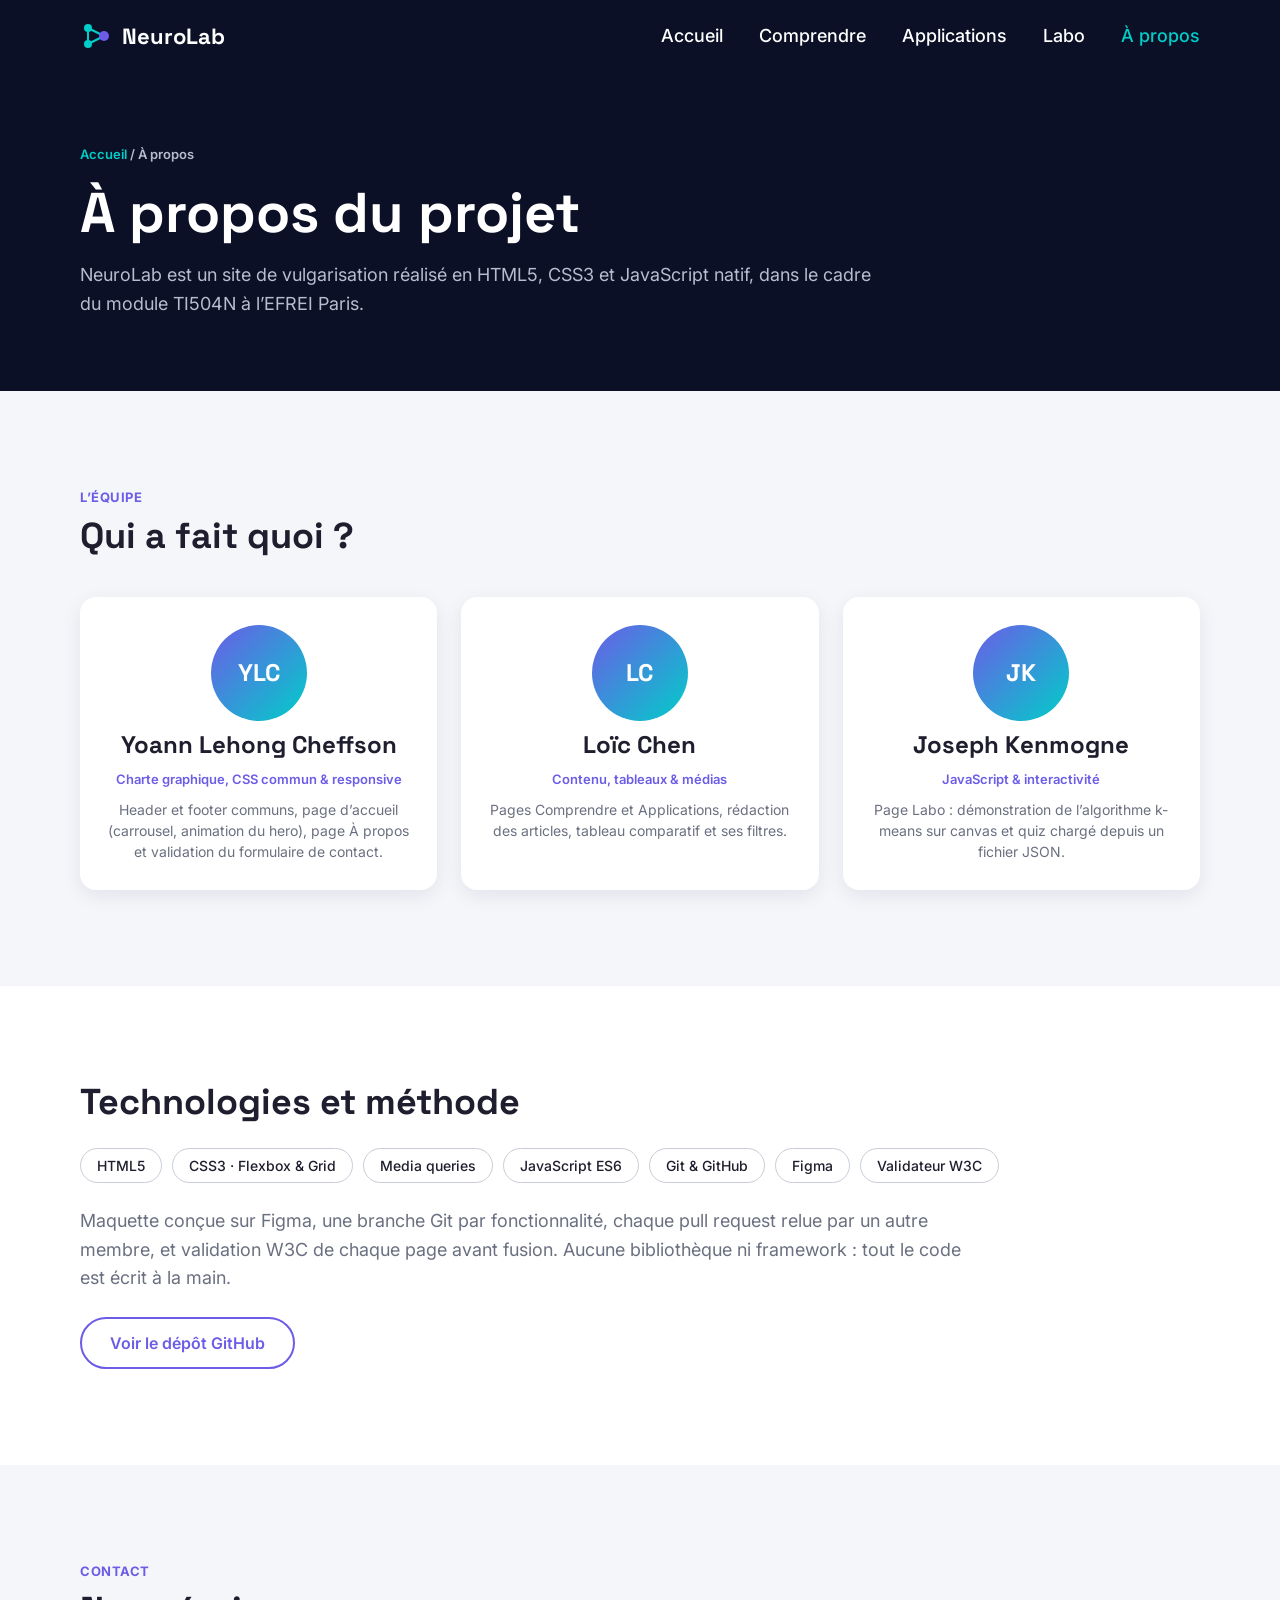
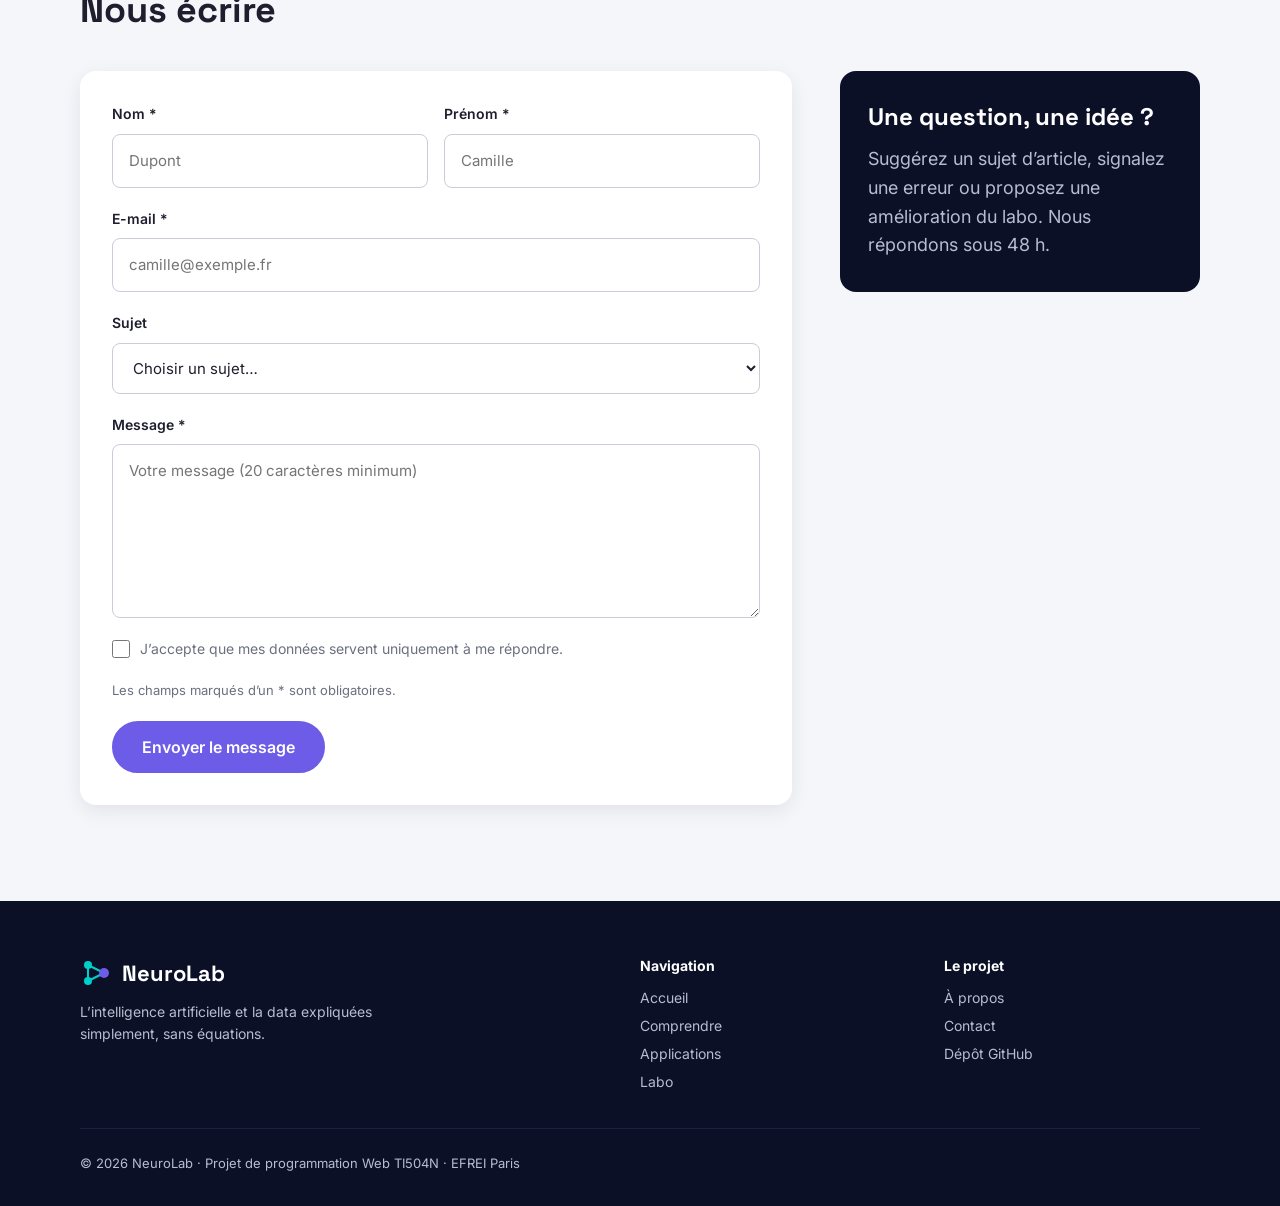
==== pages/a-propos.html @ 04180f24 "Ajoute la page À propos avec le formulaire de contact" ====
<!DOCTYPE html>
<html lang="fr">
<head>
  <meta charset="UTF-8">
  <meta name="viewport" content="width=device-width, initial-scale=1">
  <meta name="description" content="L'équipe NeuroLab, les technologies utilisées et le formulaire de contact.">
  <title>À propos — NeuroLab</title>

  <link rel="preconnect" href="https://fonts.googleapis.com">
  <link rel="preconnect" href="https://fonts.gstatic.com" crossorigin>
  <link rel="stylesheet" href="https://fonts.googleapis.com/css2?family=Inter:wght@400;500;600;700&amp;family=Space+Grotesk:wght@700&amp;display=swap">

  <link rel="stylesheet" href="../css/style.css">
  <link rel="stylesheet" href="../css/a-propos.css">
  <script src="../js/main.js" defer></script>
</head>
<body>

  <header class="site-header">
    <div class="container site-header__inner">
      <a class="logo" href="../index.html">
        <svg width="32" height="32" viewBox="0 0 32 32" aria-hidden="true">
          <path d="M8 8L24 16M8 24L24 16M8 8V24" stroke="#00CEC9" stroke-width="2"/>
          <circle cx="8" cy="8" r="4" fill="#00CEC9"/>
          <circle cx="8" cy="24" r="4" fill="#00CEC9"/>
          <circle cx="24" cy="16" r="5" fill="#6C5CE7"/>
        </svg>
        NeuroLab
      </a>

      <nav class="nav" aria-label="Navigation principale">
        <button class="nav__toggle" type="button" aria-expanded="false" aria-controls="menu" aria-label="Ouvrir le menu">
          <span class="nav__toggle-bar"></span>
          <span class="nav__toggle-bar"></span>
          <span class="nav__toggle-bar"></span>
        </button>
        <ul class="nav__list" id="menu">
          <li><a class="nav__link" href="../index.html">Accueil</a></li>
          <li><a class="nav__link" href="comprendre.html">Comprendre</a></li>
          <li><a class="nav__link" href="applications.html">Applications</a></li>
          <li><a class="nav__link" href="labo.html">Labo</a></li>
          <li><a class="nav__link nav__link--active" href="a-propos.html" aria-current="page">À propos</a></li>
        </ul>
      </nav>
    </div>
  </header>

  <main>

    <!-- ================= BANDEAU TITRE ================= -->
    <section class="page-banner">
      <div class="container">
        <nav aria-label="Fil d'Ariane">
          <ol class="breadcrumb">
            <li><a href="../index.html">Accueil</a></li>
            <li aria-current="page">À propos</li>
          </ol>
        </nav>
        <h1>À propos du projet</h1>
        <p class="page-banner__lead">NeuroLab est un site de vulgarisation réalisé en HTML5, CSS3 et JavaScript natif, dans le cadre du module TI504N à l’EFREI Paris.</p>
      </div>
    </section>

    <!-- ================= ÉQUIPE ================= -->
    <section class="section" aria-labelledby="titre-equipe">
      <div class="container">
        <p class="eyebrow">L’équipe</p>
        <h2 class="section__title" id="titre-equipe">Qui a fait quoi ?</h2>

        <!-- À relire à la fin du projet : chaque carte doit décrire
             ce que le membre a réellement fait. -->
        <ul class="team">
          <li class="member">
            <span class="member__avatar" aria-hidden="true">YLC</span>
            <h3 class="member__name">Yoann Lehong Cheffson</h3>
            <p class="member__role">Charte graphique, CSS commun &amp; responsive</p>
            <p class="member__work">Header et footer communs, page d’accueil (carrousel, animation du hero), page À propos et validation du formulaire de contact.</p>
          </li>
          <li class="member">
            <span class="member__avatar" aria-hidden="true">LC</span>
            <h3 class="member__name">Loïc Chen</h3>
            <p class="member__role">Contenu, tableaux &amp; médias</p>
            <p class="member__work">Pages Comprendre et Applications, rédaction des articles, tableau comparatif et ses filtres.</p>
          </li>
          <li class="member">
            <span class="member__avatar" aria-hidden="true">JK</span>
            <h3 class="member__name">Joseph Kenmogne</h3>
            <p class="member__role">JavaScript &amp; interactivité</p>
            <p class="member__work">Page Labo : démonstration de l’algorithme k-means sur canvas et quiz chargé depuis un fichier JSON.</p>
          </li>
        </ul>
      </div>
    </section>

    <!-- ================= TECHNOLOGIES ================= -->
    <section class="section section--white" aria-labelledby="titre-techno">
      <div class="container about-tech">
        <h2 id="titre-techno">Technologies et méthode</h2>
        <ul class="chips" aria-label="Technologies utilisées">
          <li class="chip">HTML5</li>
          <li class="chip">CSS3 · Flexbox &amp; Grid</li>
          <li class="chip">Media queries</li>
          <li class="chip">JavaScript ES6</li>
          <li class="chip">Git &amp; GitHub</li>
          <li class="chip">Figma</li>
          <li class="chip">Validateur W3C</li>
        </ul>
        <p>Maquette conçue sur Figma, une branche Git par fonctionnalité, chaque pull request relue par un autre membre, et validation W3C de chaque page avant fusion. Aucune bibliothèque ni framework : tout le code est écrit à la main.</p>
        <a class="btn btn--outline" href="https://github.com/Yoannlcf/neurolab">Voir le dépôt GitHub</a>
      </div>
    </section>

    <!-- ================= CONTACT ================= -->
    <section class="section" id="contact" aria-labelledby="titre-contact">
      <div class="container">
        <p class="eyebrow">Contact</p>
        <h2 class="section__title" id="titre-contact">Nous écrire</h2>

        <div class="contact">
          <!-- Pas de serveur : l'envoi sera simulé en JavaScript (étape 3).
               Les attributs required, type="email" et minlength donnent
               déjà une première validation par le navigateur. -->
          <form class="form" id="contact-form">
            <div class="form__row">
              <div class="form__field">
                <label for="nom">Nom <span aria-hidden="true">*</span></label>
                <input type="text" id="nom" name="nom" autocomplete="family-name" placeholder="Dupont" required>
              </div>
              <div class="form__field">
                <label for="prenom">Prénom <span aria-hidden="true">*</span></label>
                <input type="text" id="prenom" name="prenom" autocomplete="given-name" placeholder="Camille" required>
              </div>
            </div>

            <div class="form__field">
              <label for="email">E-mail <span aria-hidden="true">*</span></label>
              <input type="email" id="email" name="email" autocomplete="email" placeholder="camille@exemple.fr" required>
            </div>

            <div class="form__field">
              <label for="sujet">Sujet</label>
              <select id="sujet" name="sujet">
                <option value="">Choisir un sujet…</option>
                <option value="article">Proposer un sujet d’article</option>
                <option value="erreur">Signaler une erreur</option>
                <option value="labo">Une idée pour le labo</option>
                <option value="autre">Autre</option>
              </select>
            </div>

            <div class="form__field">
              <label for="message">Message <span aria-hidden="true">*</span></label>
              <textarea id="message" name="message" rows="6" minlength="20" placeholder="Votre message (20 caractères minimum)" required></textarea>
            </div>

            <div class="form__check">
              <input type="checkbox" id="consentement" name="consentement" required>
              <label for="consentement">J’accepte que mes données servent uniquement à me répondre.</label>
            </div>

            <p class="form__note">Les champs marqués d’un * sont obligatoires.</p>
            <button class="btn" type="submit">Envoyer le message</button>
          </form>

          <aside class="contact__info">
            <h3>Une question, une idée ?</h3>
            <p>Suggérez un sujet d’article, signalez une erreur ou proposez une amélioration du labo. Nous répondons sous 48 h.</p>
          </aside>
        </div>
      </div>
    </section>

  </main>

  <footer class="site-footer">
    <div class="container">
      <div class="site-footer__cols">
        <div>
          <a class="logo" href="../index.html">
            <svg width="32" height="32" viewBox="0 0 32 32" aria-hidden="true">
              <path d="M8 8L24 16M8 24L24 16M8 8V24" stroke="#00CEC9" stroke-width="2"/>
              <circle cx="8" cy="8" r="4" fill="#00CEC9"/>
              <circle cx="8" cy="24" r="4" fill="#00CEC9"/>
              <circle cx="24" cy="16" r="5" fill="#6C5CE7"/>
            </svg>
            NeuroLab
          </a>
          <p class="site-footer__about">L’intelligence artificielle et la data expliquées simplement, sans équations.</p>
        </div>

        <nav aria-label="Navigation du pied de page">
          <p class="site-footer__title">Navigation</p>
          <ul class="site-footer__list">
            <li><a href="../index.html">Accueil</a></li>
            <li><a href="comprendre.html">Comprendre</a></li>
            <li><a href="applications.html">Applications</a></li>
            <li><a href="labo.html">Labo</a></li>
          </ul>
        </nav>

        <div>
          <p class="site-footer__title">Le projet</p>
          <ul class="site-footer__list">
            <li><a href="a-propos.html">À propos</a></li>
            <li><a href="a-propos.html#contact">Contact</a></li>
            <li><a href="https://github.com/Yoannlcf/neurolab">Dépôt GitHub</a></li>
          </ul>
        </div>
      </div>

      <p class="site-footer__copy">© 2026 NeuroLab · Projet de programmation Web TI504N · EFREI Paris</p>
    </div>
  </footer>

</body>
</html>
---- css/style.css ----
/* =========================================================
   NeuroLab — feuille de style commune à toutes les pages
   Ordre : 1. variables  2. base  3. composants communs
           4. header  5. footer  6. sections de l'accueil
           7. pages internes  8. responsive
   ========================================================= */


/* ---------- 1. VARIABLES (charte graphique de la maquette) ---------- */
/* Une couleur ou une taille n'est écrite qu'une fois : pour changer
   la charte, on modifie seulement ces lignes. */
:root {
  --color-dark: #0B1026;        /* bleu nuit : header, hero, footer */
  --color-dark-2: #1B2140;      /* bleu nuit clair : fonds de médias */
  --color-primary: #6C5CE7;     /* violet : boutons et liens (= action) */
  --color-primary-light: #EEEBFF;
  --color-accent: #00CEC9;      /* cyan : repères (lien actif, fil d'Ariane) */
  --color-bg: #F5F6FA;          /* fond clair des zones de lecture */
  --color-white: #FFFFFF;
  --color-text: #1E1E2E;
  --color-muted: #6B7080;       /* texte secondaire */
  --color-soft: #B8BCD0;        /* texte secondaire sur fond sombre */
  --color-line: #C9CDD8;
  --color-placeholder: #DADDE6;

  --font-title: "Space Grotesk", Arial, sans-serif;
  --font-text: "Inter", Arial, sans-serif;

  --radius: 16px;
  --shadow: 0 6px 20px rgba(10, 15, 38, 0.08);
  --container: 1280px;          /* 1440 px de maquette - 2 x 80 px de marge */
  --gutter: 80px;               /* marge horizontale des sections */
}


/* ---------- 2. BASE ---------- */
/* box-sizing: border-box : la largeur d'un élément inclut son padding
   et sa bordure, ce qui rend les calculs de mise en page prévisibles. */
*,
*::before,
*::after {
  box-sizing: border-box;
}

body {
  margin: 0;
  font-family: var(--font-text);
  font-size: 1.125rem;          /* 18 px */
  line-height: 1.6;
  color: var(--color-text);
  background-color: var(--color-bg);
}

h1,
h2,
h3 {
  margin: 0;
  font-family: var(--font-title);
  line-height: 1.15;
}

h1 { font-size: 3.5rem; }       /* 56 px */
h2 { font-size: 2.25rem; }      /* 36 px */
h3 { font-size: 1.5rem; }       /* 24 px */

p {
  margin: 0;
}

img,
canvas {
  display: block;
  max-width: 100%;              /* une image ne dépasse jamais son conteneur */
}

a {
  color: var(--color-primary);
}

/* Contour visible au clavier (accessibilité) */
:focus-visible {
  outline: 3px solid var(--color-accent);
  outline-offset: 3px;
}


/* ---------- 3. COMPOSANTS COMMUNS ---------- */
/* Centre le contenu et limite sa largeur sur les grands écrans */
.container {
  width: 100%;
  max-width: calc(var(--container) + 2 * var(--gutter));
  margin: 0 auto;
  padding: 0 var(--gutter);
}

.section {
  padding: 96px 0;
}

.section--white {
  background-color: var(--color-white);
}

.section__title {
  margin-bottom: 40px;
}

/* Petit sur-titre en majuscules au-dessus d'un titre */
.eyebrow {
  margin-bottom: 8px;
  font-size: 0.8125rem;
  font-weight: 700;
  letter-spacing: 0.04em;
  text-transform: uppercase;
  color: var(--color-primary);
}

/* Boutons : <a> ou <button> avec la classe .btn */
.btn {
  display: inline-block;
  padding: 14px 28px;
  border: 2px solid var(--color-primary);
  border-radius: 999px;         /* forme « pilule » */
  font: 600 1rem var(--font-text);
  text-align: center;
  text-decoration: none;
  color: var(--color-white);
  background-color: var(--color-primary);
  cursor: pointer;
  transition: transform 0.2s, background-color 0.2s;
}

.btn:hover {
  transform: translateY(-2px);
}

.btn--ghost {                   /* bouton secondaire : contour seulement */
  background-color: transparent;
  border-color: var(--color-white);
}

.btn--ghost:hover {
  background-color: rgba(255, 255, 255, 0.1);
}

.btn--light {                   /* bouton blanc sur fond violet */
  color: var(--color-primary);
  background-color: var(--color-white);
  border-color: var(--color-white);
}

.btn--outline {                 /* bouton secondaire sur fond clair */
  color: var(--color-primary);
  background-color: transparent;
}

.btn--outline:hover {
  background-color: var(--color-primary-light);
}

/* Étiquettes arrondies (technologies, filtres) */
.chips {
  display: flex;
  flex-wrap: wrap;              /* les chips passent à la ligne si besoin */
  gap: 10px;
  margin: 0;
  padding: 0;
  list-style: none;
}

.chip {
  padding: 8px 16px;
  border: 1px solid var(--color-line);
  border-radius: 999px;
  font: 500 0.875rem var(--font-text);
  color: var(--color-text);
  background-color: var(--color-white);
}

button.chip {                   /* chip cliquable (filtres) */
  cursor: pointer;
}

button.chip:hover {
  border-color: var(--color-primary);
}

.chip--active {
  border-color: var(--color-primary);
  color: var(--color-white);
  background-color: var(--color-primary);
}

/* Carte (carrousel, liens vers les articles, etc.) */
.card {
  overflow: hidden;
  border-radius: var(--radius);
  background-color: var(--color-white);
  box-shadow: var(--shadow);
}

.card__media {
  height: 180px;
  background-color: var(--color-placeholder);
}

.card__body {
  display: flex;
  flex-direction: column;
  gap: 10px;
  padding: 20px;
}

.card__text {
  font-size: 0.9375rem;
  color: var(--color-muted);
}

.card__link {
  font-size: 0.9375rem;
  font-weight: 600;
  text-decoration: none;
}

.card__link:hover {
  text-decoration: underline;
}


/* ---------- 4. HEADER ---------- */
.site-header {
  position: sticky;             /* reste visible en haut pendant le défilement */
  top: 0;
  z-index: 10;
  background-color: var(--color-dark);
}

.site-header__inner {
  display: flex;
  align-items: center;
  justify-content: space-between;
  min-height: 72px;
}

.logo {
  display: flex;
  align-items: center;
  gap: 10px;
  font: 700 1.375rem var(--font-title);
  color: var(--color-white);
  text-decoration: none;
}

.nav__list {
  display: flex;
  gap: 36px;
  margin: 0;
  padding: 0;
  list-style: none;
}

.nav__link {
  font-weight: 500;
  color: var(--color-white);
  text-decoration: none;
}

.nav__link:hover,
.nav__link--active {            /* page en cours : en cyan */
  color: var(--color-accent);
}

/* Le bouton burger n'apparaît que sur mobile (voir partie 8) */
.nav__toggle {
  display: none;
  padding: 6px;
  border: none;
  background: none;
  cursor: pointer;
}

.nav__toggle-bar {
  display: block;
  width: 24px;
  height: 2px;
  margin: 5px 0;
  border-radius: 2px;
  background-color: var(--color-white);
  transition: transform 0.25s, opacity 0.25s;
}


/* ---------- 5. FOOTER ---------- */
.site-footer {
  padding: 56px 0 32px;
  color: var(--color-soft);
  background-color: var(--color-dark);
}

.site-footer__cols {
  display: grid;
  grid-template-columns: 2fr 1fr 1fr;
  gap: 48px;
  padding-bottom: 32px;
  border-bottom: 1px solid var(--color-dark-2);
}

.site-footer__about {
  margin-top: 12px;
  max-width: 340px;
  font-size: 0.875rem;
}

.site-footer__title {
  margin: 0 0 10px;
  font: 700 0.875rem var(--font-text);
  color: var(--color-white);
}

.site-footer__list {
  margin: 0;
  padding: 0;
  list-style: none;
  font-size: 0.875rem;
  line-height: 2;
}

.site-footer__list a {
  color: var(--color-soft);
  text-decoration: none;
}

.site-footer__list a:hover {
  color: var(--color-accent);
}

.site-footer__copy {
  margin-top: 24px;
  font-size: 0.8125rem;
}


/* ---------- 6. ACCUEIL ---------- */
/* Hero : texte à gauche, animation à droite */
.hero {
  padding: 112px 0;
  color: var(--color-white);
  background-color: var(--color-dark);
}

.hero__inner {
  display: grid;
  grid-template-columns: 1fr 1fr;
  align-items: center;
  gap: 64px;
}

.hero__text {
  display: flex;
  flex-direction: column;
  align-items: flex-start;
  gap: 24px;
}

.hero .eyebrow {
  margin: 0;
  color: var(--color-accent);
}

.hero__lead {
  color: var(--color-soft);
}

.hero__actions {
  display: flex;
  flex-wrap: wrap;
  gap: 12px;
}

/* Zone du futur canvas animé (étape 3) : un dégradé sert de fond
   tant que le JavaScript n'a pas dessiné le réseau de neurones. */
.hero__visual {
  width: 100%;
  height: 420px;
  border-radius: var(--radius);
  background: radial-gradient(circle at 70% 30%, rgba(108, 92, 231, 0.35), transparent 60%),
              radial-gradient(circle at 25% 75%, rgba(0, 206, 201, 0.25), transparent 55%),
              var(--color-dark-2);
}

/* Carrousel des thèmes */
.carousel__head {
  display: flex;
  align-items: flex-end;
  justify-content: space-between;
  gap: 16px;
  margin-bottom: 40px;
}

.carousel__arrows {
  display: flex;
  gap: 12px;
}

.carousel__arrow {
  display: grid;
  place-items: center;
  width: 44px;
  height: 44px;
  border: 1px solid var(--color-line);
  border-radius: 50%;
  font-size: 1.25rem;
  color: var(--color-text);
  background-color: var(--color-white);
  cursor: pointer;
}

.carousel__arrow:hover {
  border-color: var(--color-primary);
  color: var(--color-primary);
}

.carousel__track {
  display: grid;
  grid-template-columns: repeat(3, 1fr);
  gap: 24px;
  margin: 0;
  padding: 0;
  list-style: none;
}

.carousel__dots {
  display: flex;
  justify-content: center;
  gap: 8px;
  margin-top: 32px;
}

.carousel__dot {
  width: 10px;
  height: 10px;
  padding: 0;
  border: none;
  border-radius: 50%;
  background-color: var(--color-placeholder);
  cursor: pointer;
}

.carousel__dot--active {
  width: 12px;
  height: 12px;
  background-color: var(--color-primary);
}

/* Couleurs des visuels provisoires des cartes (en attendant les images) */
.card__media--1 { background: linear-gradient(135deg, var(--color-primary), var(--color-accent)); }
.card__media--2 { background: linear-gradient(135deg, var(--color-dark-2), var(--color-primary)); }
.card__media--3 { background: linear-gradient(135deg, var(--color-accent), var(--color-dark-2)); }

/* Chiffres clés */
.stats {
  display: grid;
  grid-template-columns: repeat(4, 1fr);
  gap: 24px;
  margin: 0;
  padding: 0;
  list-style: none;
}

.stat {
  display: flex;
  flex-direction: column;
  gap: 8px;
  padding: 32px 24px;
  border-radius: var(--radius);
  text-align: center;
  background-color: var(--color-bg);
}

.stat__value {
  font: 700 3rem/1.1 var(--font-title);
  color: var(--color-primary);
}

.stat__label {
  font-size: 0.9375rem;
  line-height: 1.4;
  color: var(--color-muted);
}

.stat__source {
  font-size: 0.75rem;
  color: var(--color-muted);
}

/* Appel à l'action final */
.cta {
  padding: 72px 0;
  text-align: center;
  color: var(--color-white);
  background-color: var(--color-primary);
}

.cta__inner {
  display: flex;
  flex-direction: column;
  align-items: center;
  gap: 20px;
}

.cta__text {
  color: var(--color-primary-light);
}


/* ---------- 7. PAGES INTERNES ---------- */
/* Bandeau sombre en haut de chaque page de contenu */
.page-banner {
  padding: 72px 0;
  color: var(--color-white);
  background-color: var(--color-dark);
}

.breadcrumb {
  margin: 0 0 16px;
  padding: 0;
  list-style: none;
  font-size: 0.8125rem;
  font-weight: 600;
}

.breadcrumb li {
  display: inline;
}

.breadcrumb li + li::before {   /* séparateur « / » entre les liens */
  content: " / ";
  color: var(--color-soft);
}

.breadcrumb a {
  color: var(--color-accent);
  text-decoration: none;
}

.breadcrumb [aria-current] {
  color: var(--color-soft);
}

.page-banner__lead {
  margin-top: 16px;
  max-width: 800px;
  color: var(--color-soft);
}


/* ---------- 8. RESPONSIVE ---------- */
/* Tablette (768 px et moins) */
@media (max-width: 768px) {
  :root {
    --gutter: 20px;
  }

  body {
    font-size: 0.9375rem;       /* 15 px */
  }

  h1 { font-size: 2.125rem; }   /* 34 px */
  h2 { font-size: 1.625rem; }   /* 26 px */
  h3 { font-size: 1.25rem; }    /* 20 px */

  .section,
  .hero {
    padding: 48px 0;
  }

  .page-banner {
    padding: 40px 0;
  }

  /* Menu burger : le bouton apparaît, la liste est cachée
     jusqu'à ce que main.js ajoute la classe .nav--open */
  .nav__toggle {
    display: block;
  }

  .nav__list {
    display: none;
    position: absolute;
    top: 100%;
    left: 0;
    right: 0;
    flex-direction: column;
    gap: 0;
    padding: 8px var(--gutter) 16px;
    border-top: 1px solid var(--color-dark-2);
    background-color: var(--color-dark);
    box-shadow: 0 12px 24px rgba(0, 0, 0, 0.35);  /* détache le menu du contenu */
  }

  .nav--open .nav__list {
    display: flex;
  }

  .nav__link {
    display: block;
    padding: 12px 0;
  }

  /* Le burger se transforme en croix quand le menu est ouvert */
  .nav--open .nav__toggle-bar:nth-child(1) { transform: translateY(7px) rotate(45deg); }
  .nav--open .nav__toggle-bar:nth-child(2) { opacity: 0; }
  .nav--open .nav__toggle-bar:nth-child(3) { transform: translateY(-7px) rotate(-45deg); }

  /* Les colonnes s'empilent */
  .hero__inner,
  .carousel__track {
    grid-template-columns: 1fr;
    gap: 32px;
  }

  .hero__visual {
    height: 220px;
  }

  .carousel__track {
    gap: 24px;
  }

  .stats {
    grid-template-columns: 1fr 1fr;
    gap: 12px;
  }

  .stat {
    padding: 20px 12px;
  }

  .stat__value {
    font-size: 1.75rem;
  }

  .cta {
    padding: 40px 0;
  }

  .site-footer__cols {
    grid-template-columns: 1fr;
    gap: 24px;
    text-align: center;
  }

  .site-footer .logo {
    justify-content: center;
  }

  .site-footer__about {
    margin: 12px auto 0;
  }

  .site-footer__copy {
    text-align: center;
  }
}

/* Mobile (480 px et moins) */
@media (max-width: 480px) {
  .hero__actions,
  .hero__actions .btn {
    width: 100%;                /* boutons pleine largeur, plus faciles à toucher */
  }

  .carousel__arrows {
    display: none;              /* sur mobile, on fera défiler au doigt (étape 3) */
  }
}
---- css/a-propos.css ----
/* =========================================================
   NeuroLab — page À propos (équipe, technologies, contact)
   À charger APRÈS style.css : il réutilise ses variables.
   ========================================================= */


/* ---------- Cartes de l'équipe ---------- */
.team {
  display: grid;
  grid-template-columns: repeat(3, 1fr);
  gap: 24px;
  margin: 0;
  padding: 0;
  list-style: none;
}

.member {
  display: flex;
  flex-direction: column;
  align-items: center;
  gap: 10px;
  padding: 28px 24px;
  border-radius: var(--radius);
  text-align: center;
  background-color: var(--color-white);
  box-shadow: var(--shadow);
}

/* Initiales dans un cercle, à la place d'une photo */
.member__avatar {
  display: grid;
  place-items: center;
  width: 96px;
  height: 96px;
  border-radius: 50%;
  font: 700 1.5rem var(--font-title);
  color: var(--color-white);
  background: linear-gradient(135deg, var(--color-primary), var(--color-accent));
}

.member__role {
  font-size: 0.8125rem;
  font-weight: 600;
  color: var(--color-primary);
}

.member__work {
  font-size: 0.875rem;
  line-height: 1.5;
  color: var(--color-muted);
}


/* ---------- Technologies ---------- */
.about-tech {
  display: flex;
  flex-direction: column;
  align-items: flex-start;
  gap: 24px;
}

.about-tech p {
  max-width: 900px;
  color: var(--color-muted);
}


/* ---------- Formulaire de contact ---------- */
.contact {
  display: grid;
  grid-template-columns: 1fr 360px;
  align-items: start;
  gap: 48px;
}

.form {
  display: flex;
  flex-direction: column;
  gap: 20px;
  padding: 32px;
  border-radius: var(--radius);
  background-color: var(--color-white);
  box-shadow: var(--shadow);
}

.form__row {
  display: grid;
  grid-template-columns: 1fr 1fr;
  gap: 16px;
}

.form__field {
  display: flex;
  flex-direction: column;
  gap: 8px;
}

.form__field label {
  font-size: 0.875rem;
  font-weight: 600;
}

.form__field input,
.form__field select,
.form__field textarea {
  width: 100%;
  padding: 14px 16px;
  border: 1px solid var(--color-line);
  border-radius: 8px;
  font: inherit;                /* les champs n'héritent pas de la police par défaut */
  font-size: 0.9375rem;
  color: var(--color-text);
  background-color: var(--color-white);
}

.form__field textarea {
  resize: vertical;             /* on peut agrandir en hauteur, pas en largeur */
}

.form__field input:focus,
.form__field select:focus,
.form__field textarea:focus {
  border-color: var(--color-primary);
  outline: none;
  box-shadow: 0 0 0 3px var(--color-primary-light);
}

/* Champ en erreur : classe ajoutée par le JavaScript (étape 3) */
.form__field--error input,
.form__field--error textarea {
  border-color: #E17055;
}

.form__error {
  font-size: 0.8125rem;
  font-weight: 600;
  color: #E17055;
}

.form__check {
  display: flex;
  align-items: flex-start;
  gap: 10px;
  font-size: 0.875rem;
  color: var(--color-muted);
}

.form__check input {
  width: 18px;
  height: 18px;
  margin: 2px 0 0;
  accent-color: var(--color-primary);
}

.form__note {
  font-size: 0.8125rem;
  color: var(--color-muted);
}

.form .btn {
  align-self: flex-start;
}

/* Encart à droite du formulaire */
.contact__info {
  display: flex;
  flex-direction: column;
  gap: 14px;
  padding: 32px 28px;
  border-radius: var(--radius);
  color: var(--color-soft);
  background-color: var(--color-dark);
}

.contact__info h3 {
  color: var(--color-white);
}


/* ---------- Responsive ---------- */
@media (max-width: 768px) {
  .team,
  .contact,
  .form__row {
    grid-template-columns: 1fr;
    gap: 16px;
  }

  .form {
    padding: 20px;
  }

  .form .btn {
    align-self: stretch;        /* bouton pleine largeur sur mobile */
  }

  .contact__info {
    display: none;              /* encart masqué sur mobile pour aller à l'essentiel */
  }
}
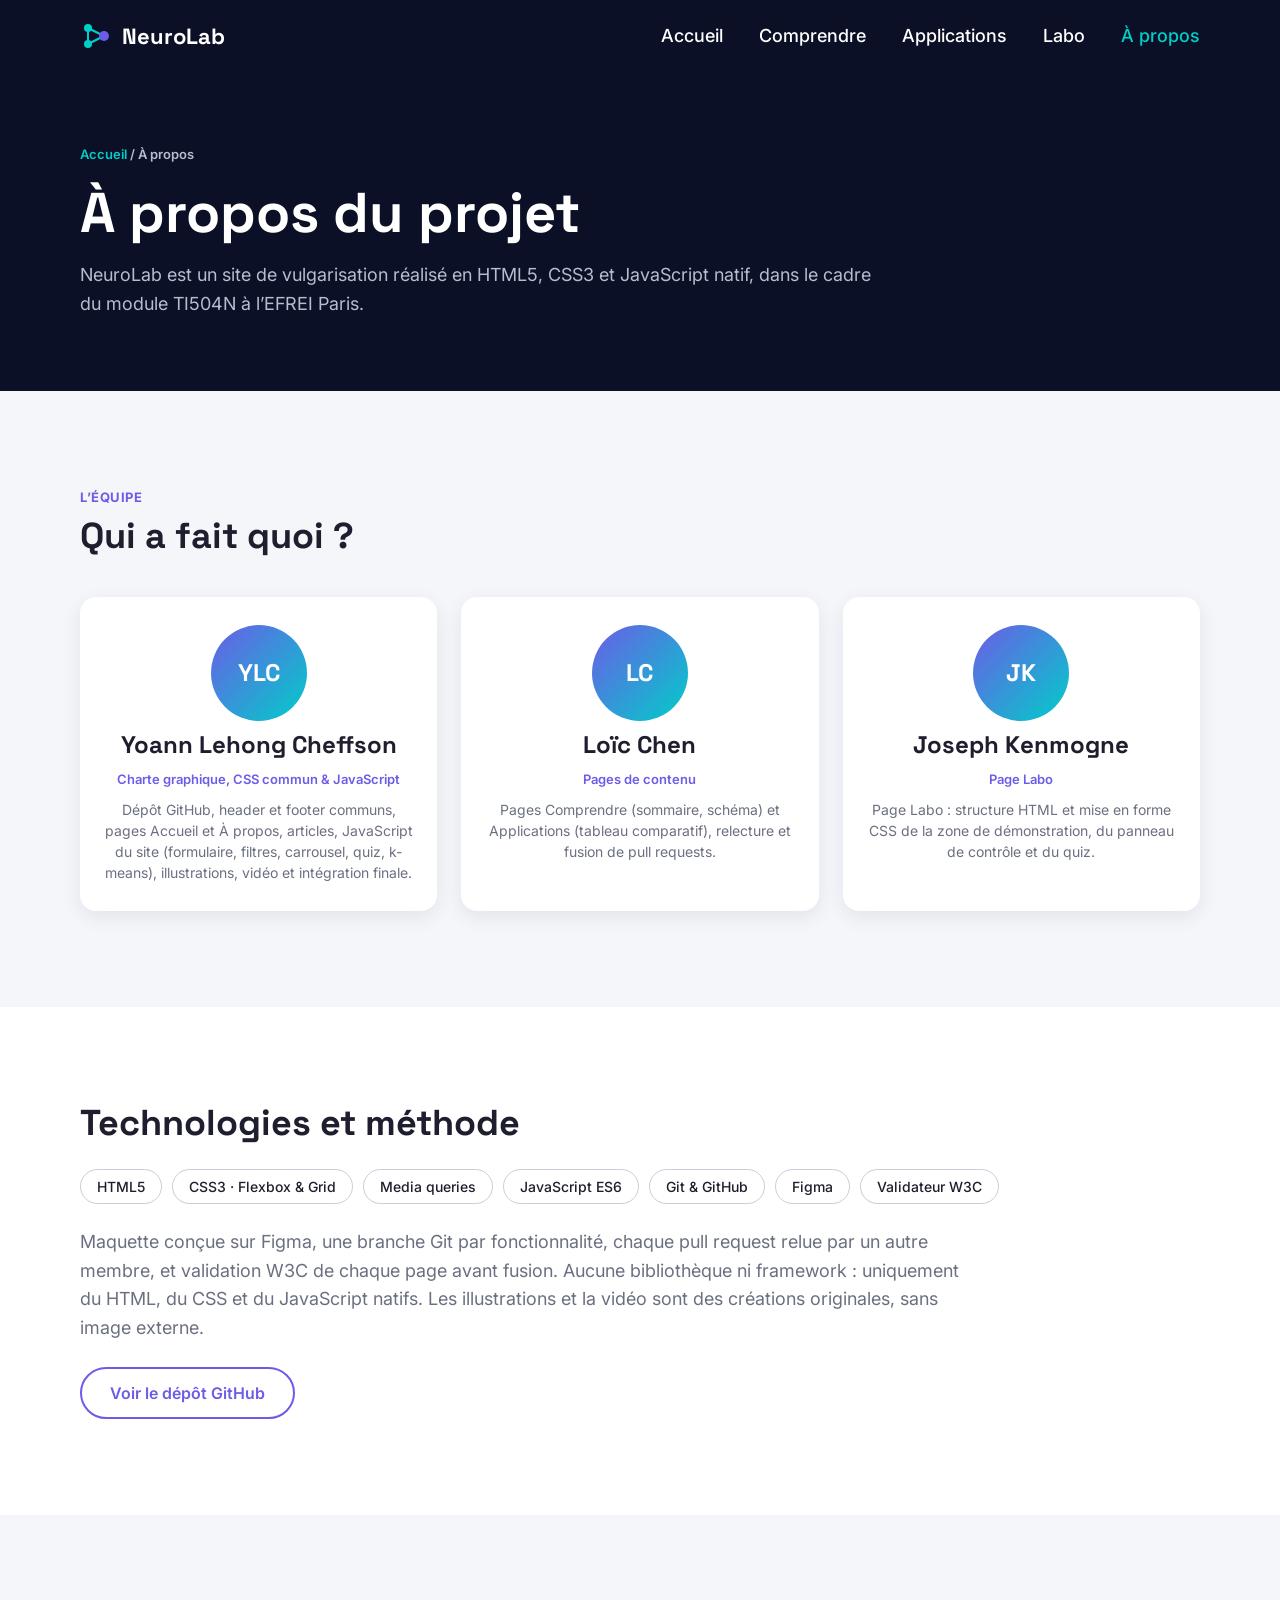
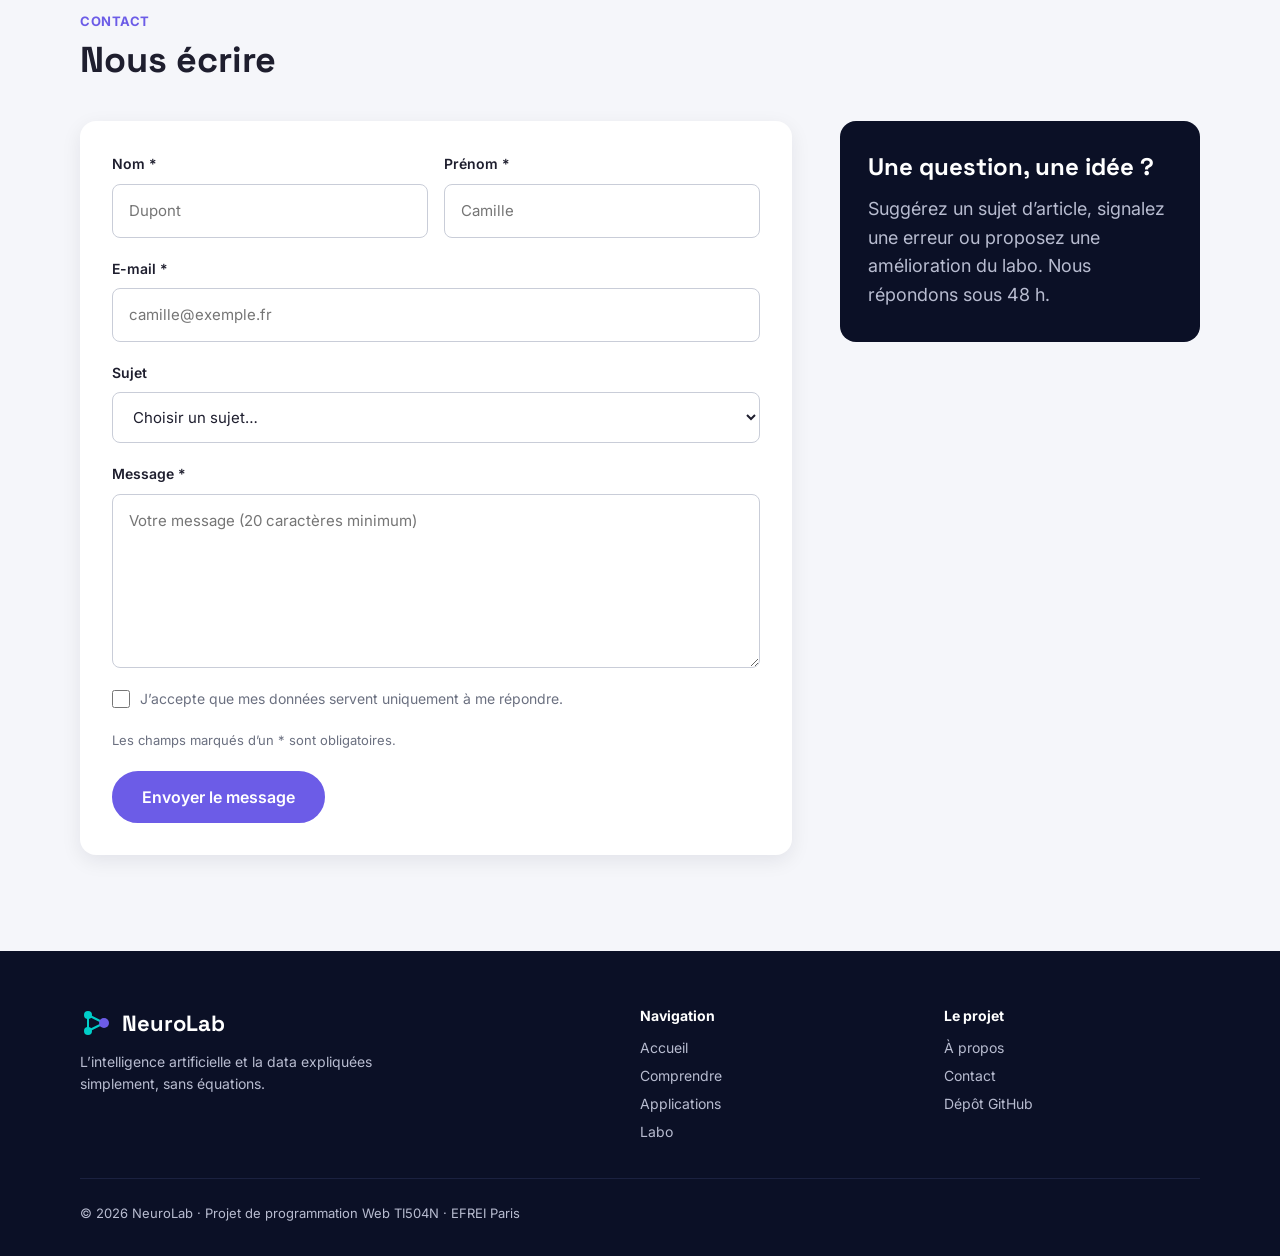
==== commit f537ae8c: "Merge pull request #8 from Yoannlcf/feature/medias Feature/medias" ====
--- a/pages/a-propos.html
+++ b/pages/a-propos.html
@@ -4,6 +4,7 @@
   <meta charset="UTF-8">
   <meta name="viewport" content="width=device-width, initial-scale=1">
   <meta name="description" content="L'équipe NeuroLab, les technologies utilisées et le formulaire de contact.">
+  <link rel="icon" href="../img/favicon.svg" type="image/svg+xml">
   <title>À propos — NeuroLab</title>
 
   <link rel="preconnect" href="https://fonts.googleapis.com">
@@ -13,6 +14,7 @@
   <link rel="stylesheet" href="../css/style.css">
   <link rel="stylesheet" href="../css/a-propos.css">
   <script src="../js/main.js" defer></script>
+  <script src="../js/contact.js" defer></script>
 </head>
 <body>
 
@@ -67,26 +69,25 @@
         <p class="eyebrow">L’équipe</p>
         <h2 class="section__title" id="titre-equipe">Qui a fait quoi ?</h2>
 
-        <!-- À relire à la fin du projet : chaque carte doit décrire
-             ce que le membre a réellement fait. -->
+        <!-- Chaque carte décrit le travail visible dans l'historique Git -->
         <ul class="team">
           <li class="member">
             <span class="member__avatar" aria-hidden="true">YLC</span>
             <h3 class="member__name">Yoann Lehong Cheffson</h3>
-            <p class="member__role">Charte graphique, CSS commun &amp; responsive</p>
-            <p class="member__work">Header et footer communs, page d’accueil (carrousel, animation du hero), page À propos et validation du formulaire de contact.</p>
+            <p class="member__role">Charte graphique, CSS commun &amp; JavaScript</p>
+            <p class="member__work">Dépôt GitHub, header et footer communs, pages Accueil et À propos, articles, JavaScript du site (formulaire, filtres, carrousel, quiz, k-means), illustrations, vidéo et intégration finale.</p>
           </li>
           <li class="member">
             <span class="member__avatar" aria-hidden="true">LC</span>
             <h3 class="member__name">Loïc Chen</h3>
-            <p class="member__role">Contenu, tableaux &amp; médias</p>
-            <p class="member__work">Pages Comprendre et Applications, rédaction des articles, tableau comparatif et ses filtres.</p>
+            <p class="member__role">Pages de contenu</p>
+            <p class="member__work">Pages Comprendre (sommaire, schéma) et Applications (tableau comparatif), relecture et fusion de pull requests.</p>
           </li>
           <li class="member">
             <span class="member__avatar" aria-hidden="true">JK</span>
             <h3 class="member__name">Joseph Kenmogne</h3>
-            <p class="member__role">JavaScript &amp; interactivité</p>
-            <p class="member__work">Page Labo : démonstration de l’algorithme k-means sur canvas et quiz chargé depuis un fichier JSON.</p>
+            <p class="member__role">Page Labo</p>
+            <p class="member__work">Page Labo : structure HTML et mise en forme CSS de la zone de démonstration, du panneau de contrôle et du quiz.</p>
           </li>
         </ul>
       </div>
@@ -105,7 +106,7 @@
           <li class="chip">Figma</li>
           <li class="chip">Validateur W3C</li>
         </ul>
-        <p>Maquette conçue sur Figma, une branche Git par fonctionnalité, chaque pull request relue par un autre membre, et validation W3C de chaque page avant fusion. Aucune bibliothèque ni framework : tout le code est écrit à la main.</p>
+        <p>Maquette conçue sur Figma, une branche Git par fonctionnalité, chaque pull request relue par un autre membre, et validation W3C de chaque page avant fusion. Aucune bibliothèque ni framework : uniquement du HTML, du CSS et du JavaScript natifs. Les illustrations et la vidéo sont des créations originales, sans image externe.</p>
         <a class="btn btn--outline" href="https://github.com/Yoannlcf/neurolab">Voir le dépôt GitHub</a>
       </div>
     </section>
@@ -117,9 +118,9 @@
         <h2 class="section__title" id="titre-contact">Nous écrire</h2>
 
         <div class="contact">
-          <!-- Pas de serveur : l'envoi sera simulé en JavaScript (étape 3).
-               Les attributs required, type="email" et minlength donnent
-               déjà une première validation par le navigateur. -->
+          <!-- Pas de serveur : contact.js vérifie les champs puis simule l'envoi.
+               Sans JavaScript, required, type="email" et minlength assurent
+               quand même une validation par le navigateur. -->
           <form class="form" id="contact-form">
             <div class="form__row">
               <div class="form__field">
--- a/css/style.css
+++ b/css/style.css
@@ -204,6 +204,14 @@
   background-color: var(--color-placeholder);
 }
 
+/* Image en haut d'une carte : remplit la zone sans se déformer */
+.card__img {
+  width: 100%;
+  height: 180px;
+  object-fit: cover;
+  background-color: var(--color-dark-2);
+}
+
 .card__body {
   display: flex;
   flex-direction: column;
@@ -377,15 +385,11 @@
   gap: 12px;
 }
 
-/* Zone du futur canvas animé (étape 3) : un dégradé sert de fond
-   tant que le JavaScript n'a pas dessiné le réseau de neurones. */
+/* Illustration du hero (SVG animé) */
 .hero__visual {
   width: 100%;
-  height: 420px;
+  height: auto;                 /* garde les proportions de l'image */
   border-radius: var(--radius);
-  background: radial-gradient(circle at 70% 30%, rgba(108, 92, 231, 0.35), transparent 60%),
-              radial-gradient(circle at 25% 75%, rgba(0, 206, 201, 0.25), transparent 55%),
-              var(--color-dark-2);
 }
 
 /* Carrousel des thèmes */
@@ -420,13 +424,27 @@
   color: var(--color-primary);
 }
 
+/* La piste défile horizontalement ; scroll-snap aligne toujours
+   une carte sur le bord gauche, à la souris comme au doigt */
 .carousel__track {
   display: grid;
-  grid-template-columns: repeat(3, 1fr);
+  grid-auto-flow: column;
+  grid-auto-columns: calc((100% - 2 * 24px) / 3);   /* 3 cartes visibles */
   gap: 24px;
   margin: 0;
-  padding: 0;
+  padding: 4px 0 20px;          /* laisse de la place à l'ombre des cartes */
+  overflow-x: auto;
+  scroll-snap-type: x mandatory;
+  scrollbar-width: none;        /* barre de défilement masquée (Firefox) */
   list-style: none;
+}
+
+.carousel__track::-webkit-scrollbar {
+  display: none;                /* barre de défilement masquée (Chrome, Safari) */
+}
+
+.carousel__track > .card {
+  scroll-snap-align: start;
 }
 
 .carousel__dots {
@@ -452,7 +470,7 @@
   background-color: var(--color-primary);
 }
 
-/* Couleurs des visuels provisoires des cartes (en attendant les images) */
+/* Couleurs de secours des anciens visuels de cartes */
 .card__media--1 { background: linear-gradient(135deg, var(--color-primary), var(--color-accent)); }
 .card__media--2 { background: linear-gradient(135deg, var(--color-dark-2), var(--color-primary)); }
 .card__media--3 { background: linear-gradient(135deg, var(--color-accent), var(--color-dark-2)); }
@@ -613,18 +631,15 @@
   .nav--open .nav__toggle-bar:nth-child(3) { transform: translateY(-7px) rotate(-45deg); }
 
   /* Les colonnes s'empilent */
-  .hero__inner,
-  .carousel__track {
+  .hero__inner {
     grid-template-columns: 1fr;
     gap: 32px;
   }
 
-  .hero__visual {
-    height: 220px;
-  }
-
+  /* Une carte et demie visible : on comprend qu'on peut faire glisser */
   .carousel__track {
-    gap: 24px;
+    grid-auto-columns: 80%;
+    gap: 16px;
   }
 
   .stats {
--- a/css/a-propos.css
+++ b/css/a-propos.css
@@ -145,6 +145,33 @@
   color: var(--color-muted);
 }
 
+.form__check {
+  flex-wrap: wrap;              /* le message d'erreur passe sous la case */
+}
+
+.form__check .form__error {
+  width: 100%;
+}
+
+.form__check.form__field--error input {
+  outline: 2px solid #E17055;
+}
+
+/* Message affiché à la place du formulaire après un envoi réussi */
+.form__success {
+  display: flex;
+  flex-direction: column;
+  gap: 10px;
+  padding: 32px;
+  border-left: 4px solid #00B894;
+  border-radius: var(--radius);
+  background-color: #E6F8F3;
+}
+
+.form__success h3 {
+  color: #007A62;
+}
+
 .form__check input {
   width: 18px;
   height: 18px;
